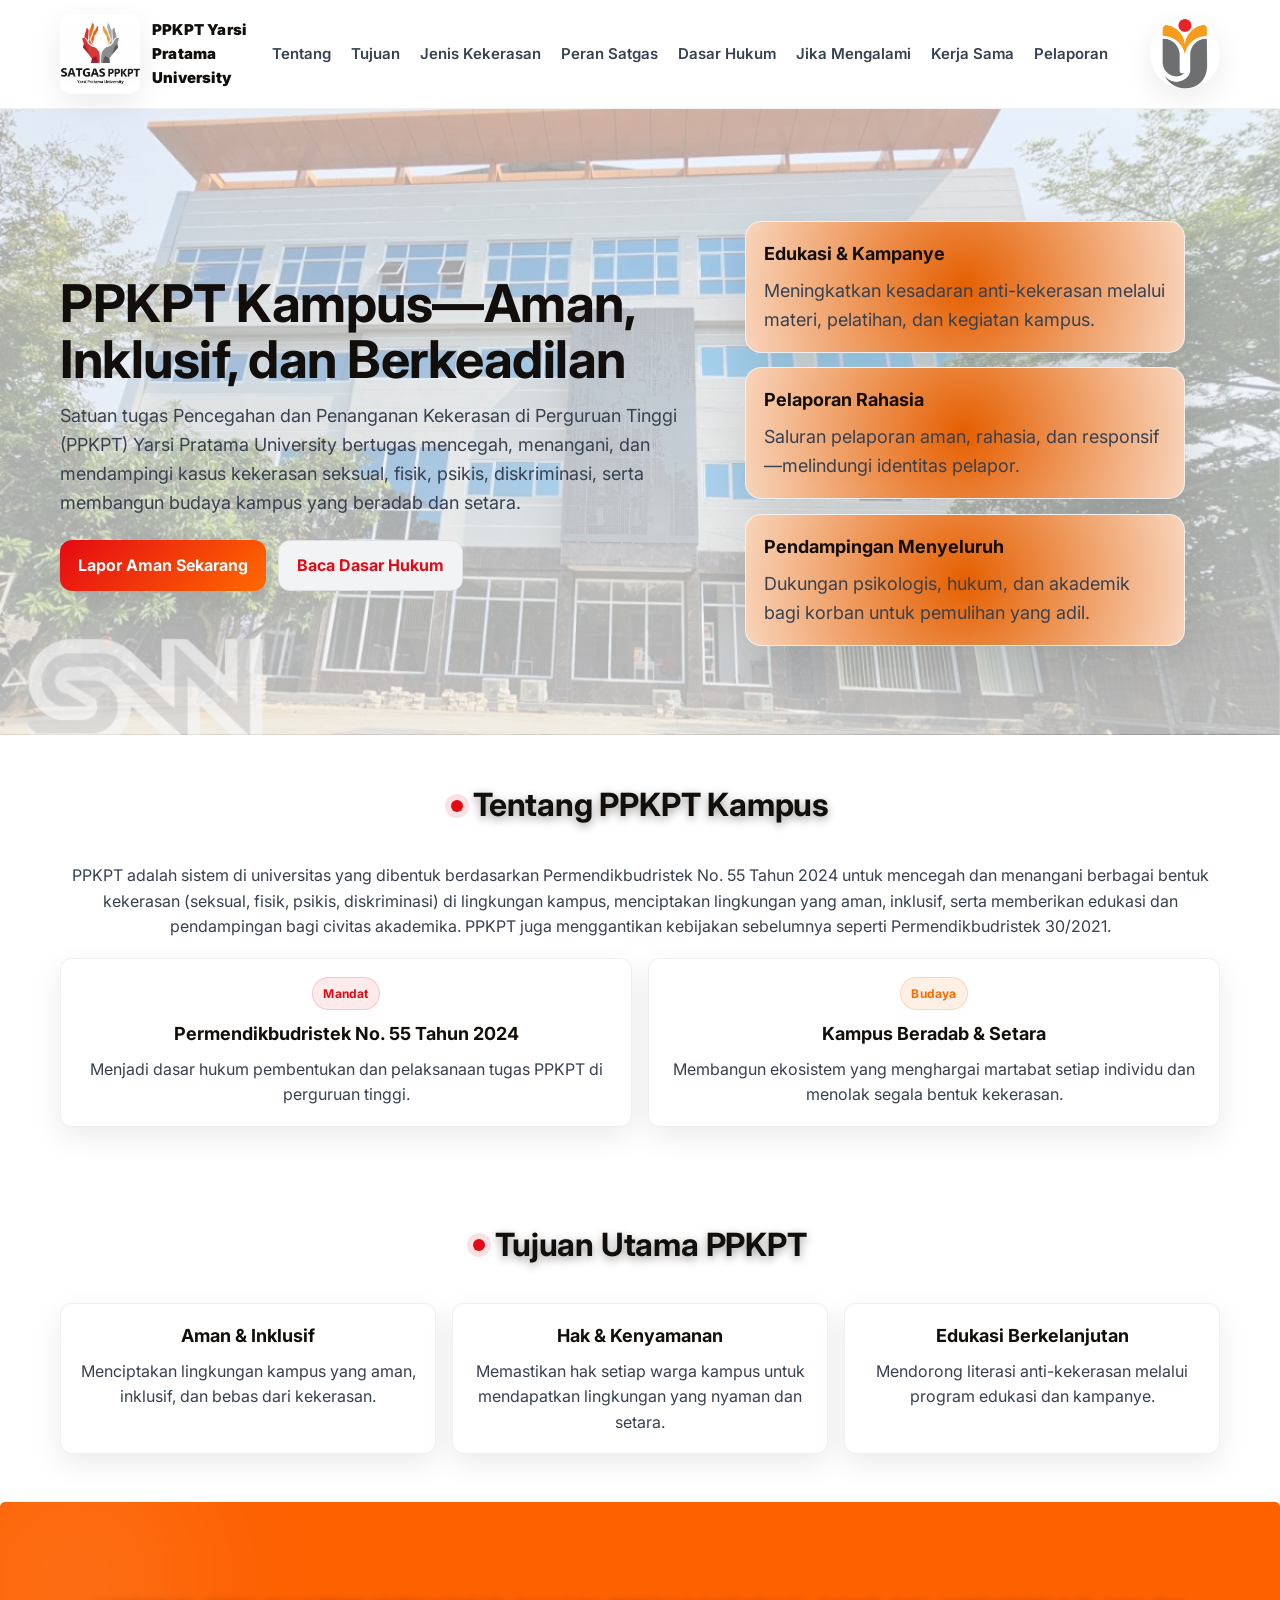
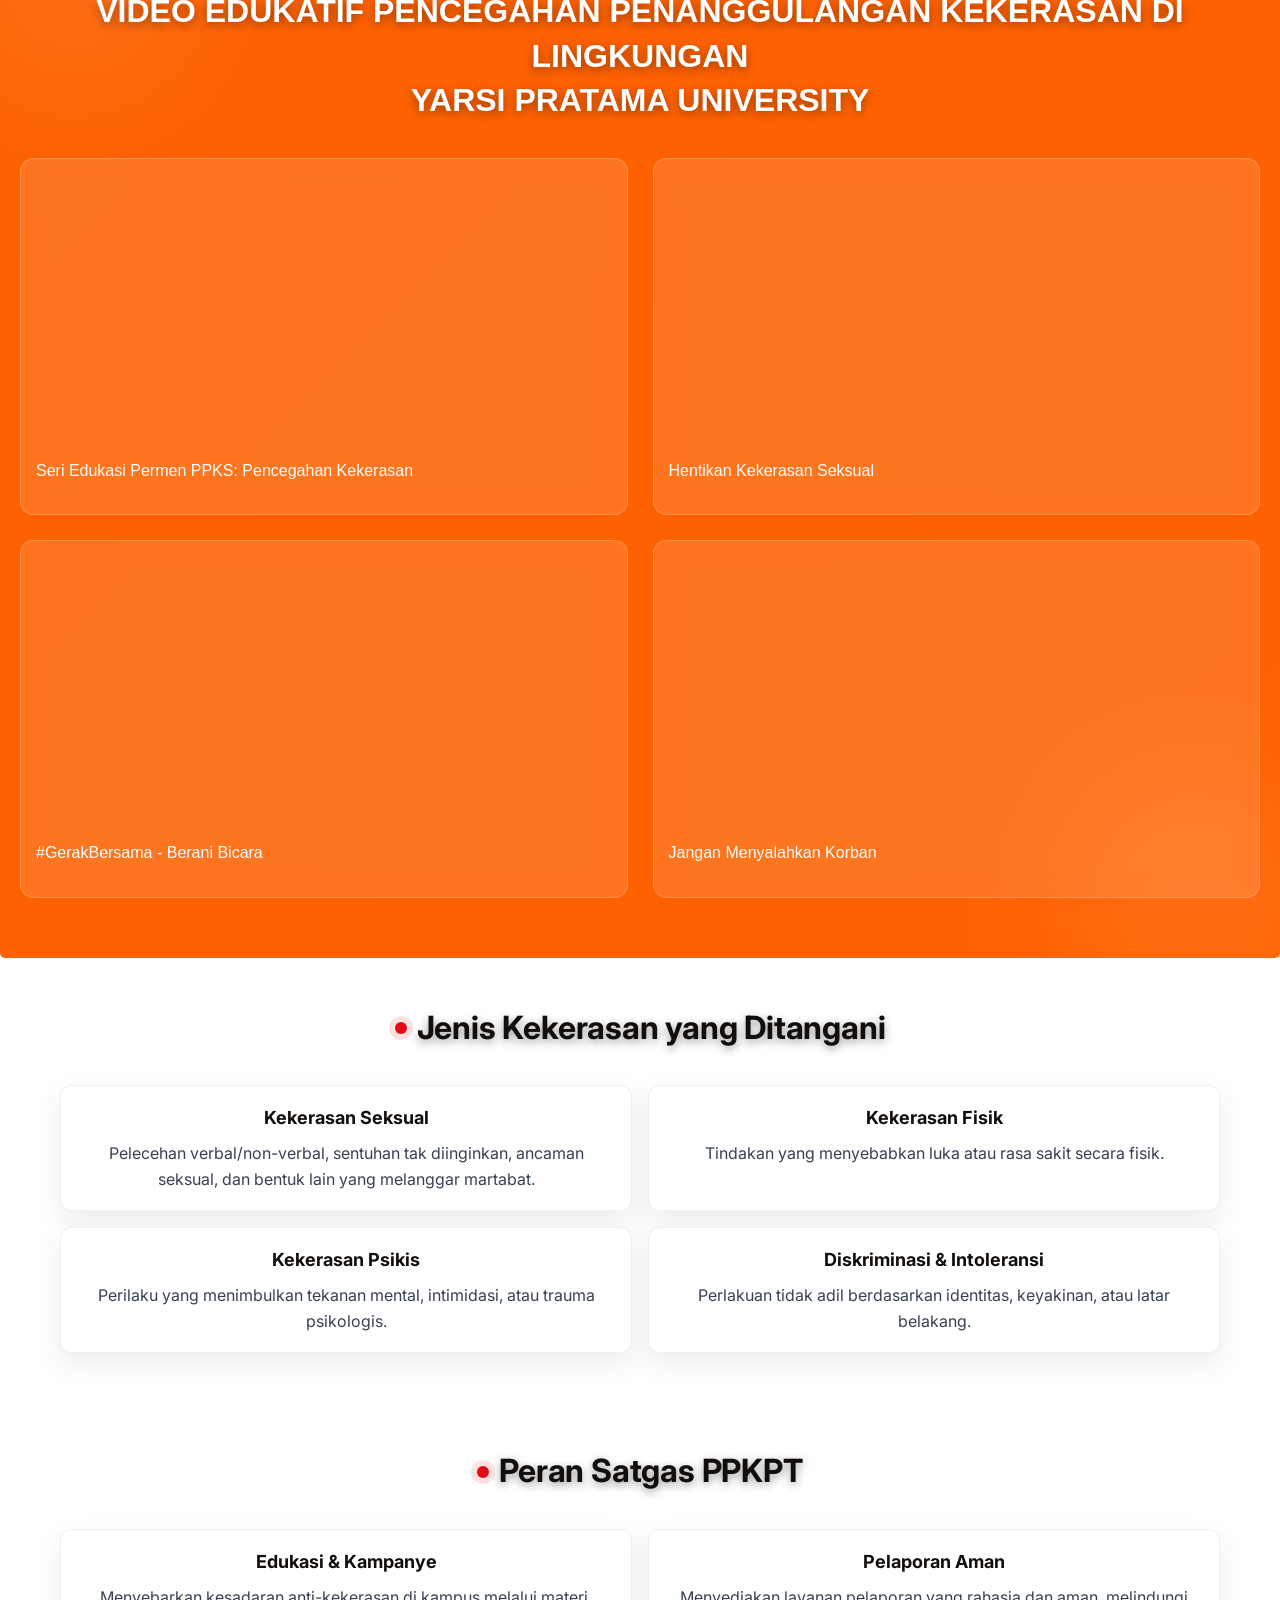
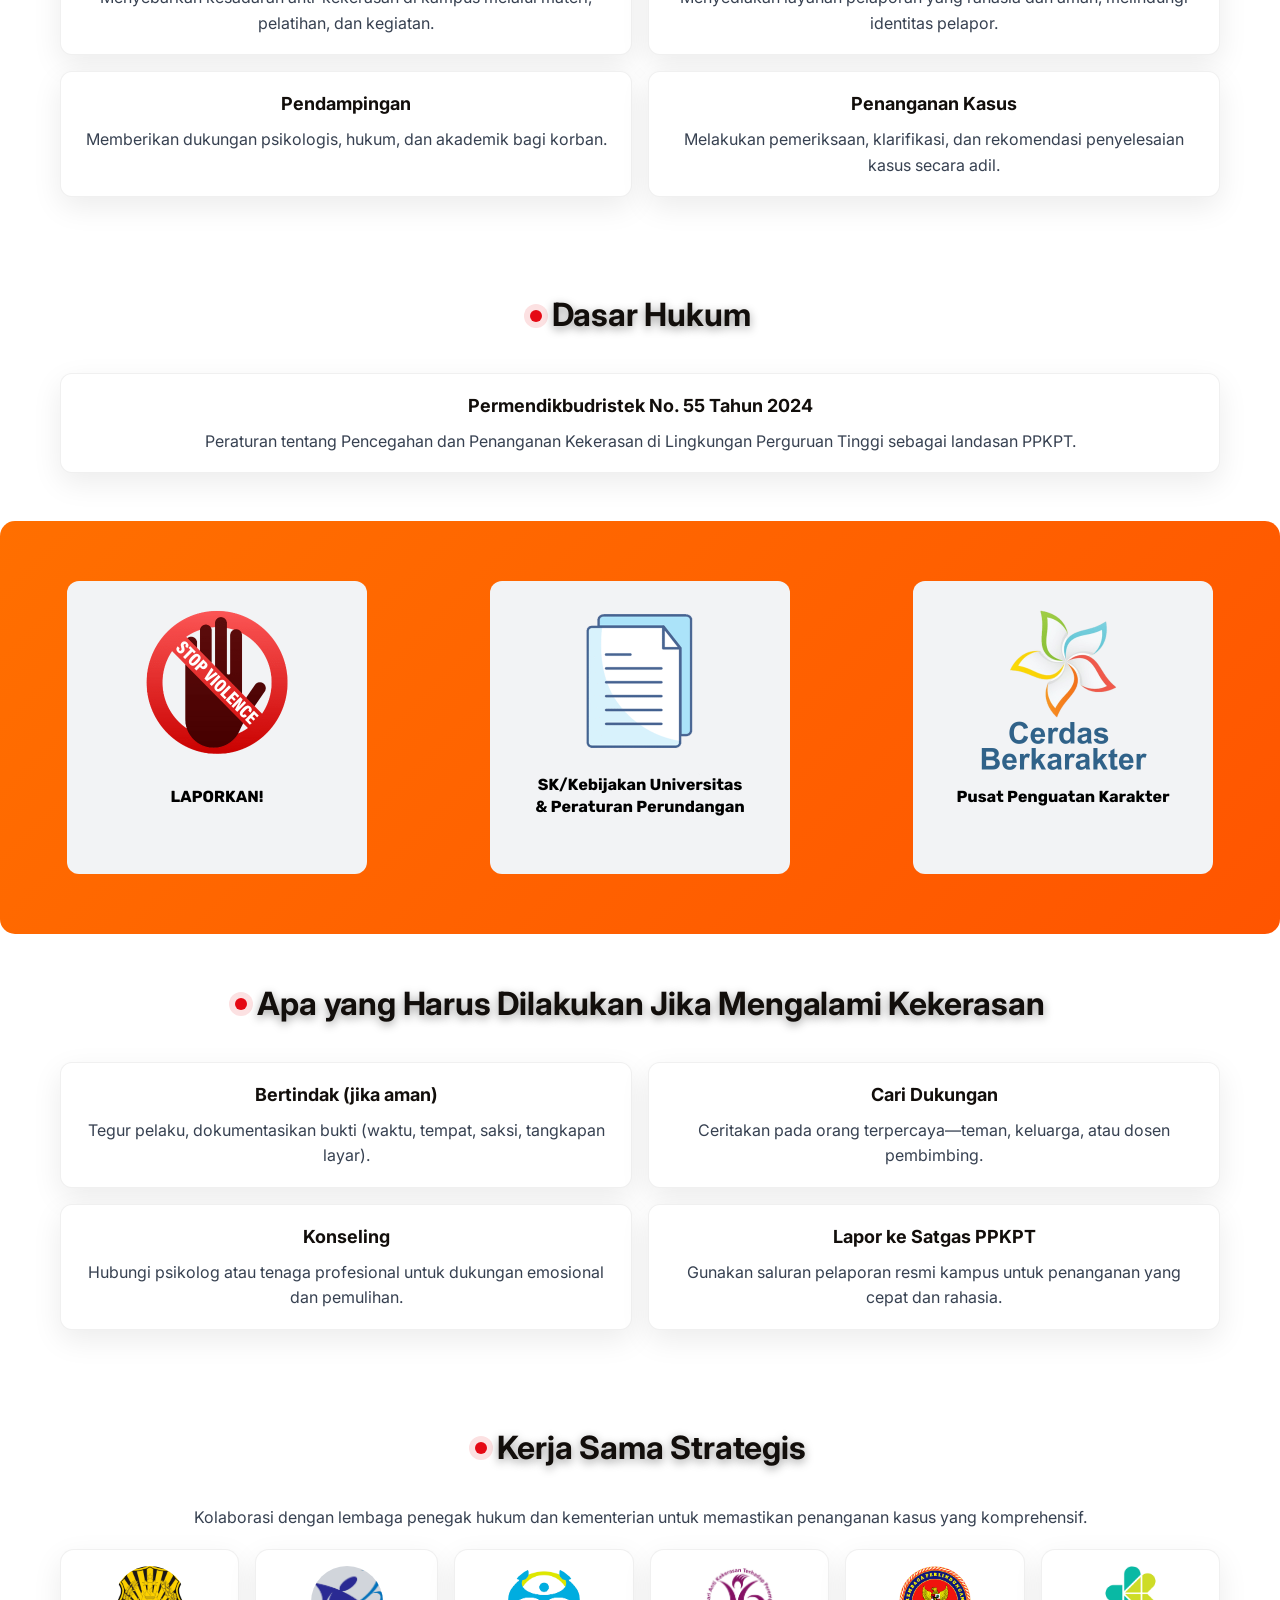
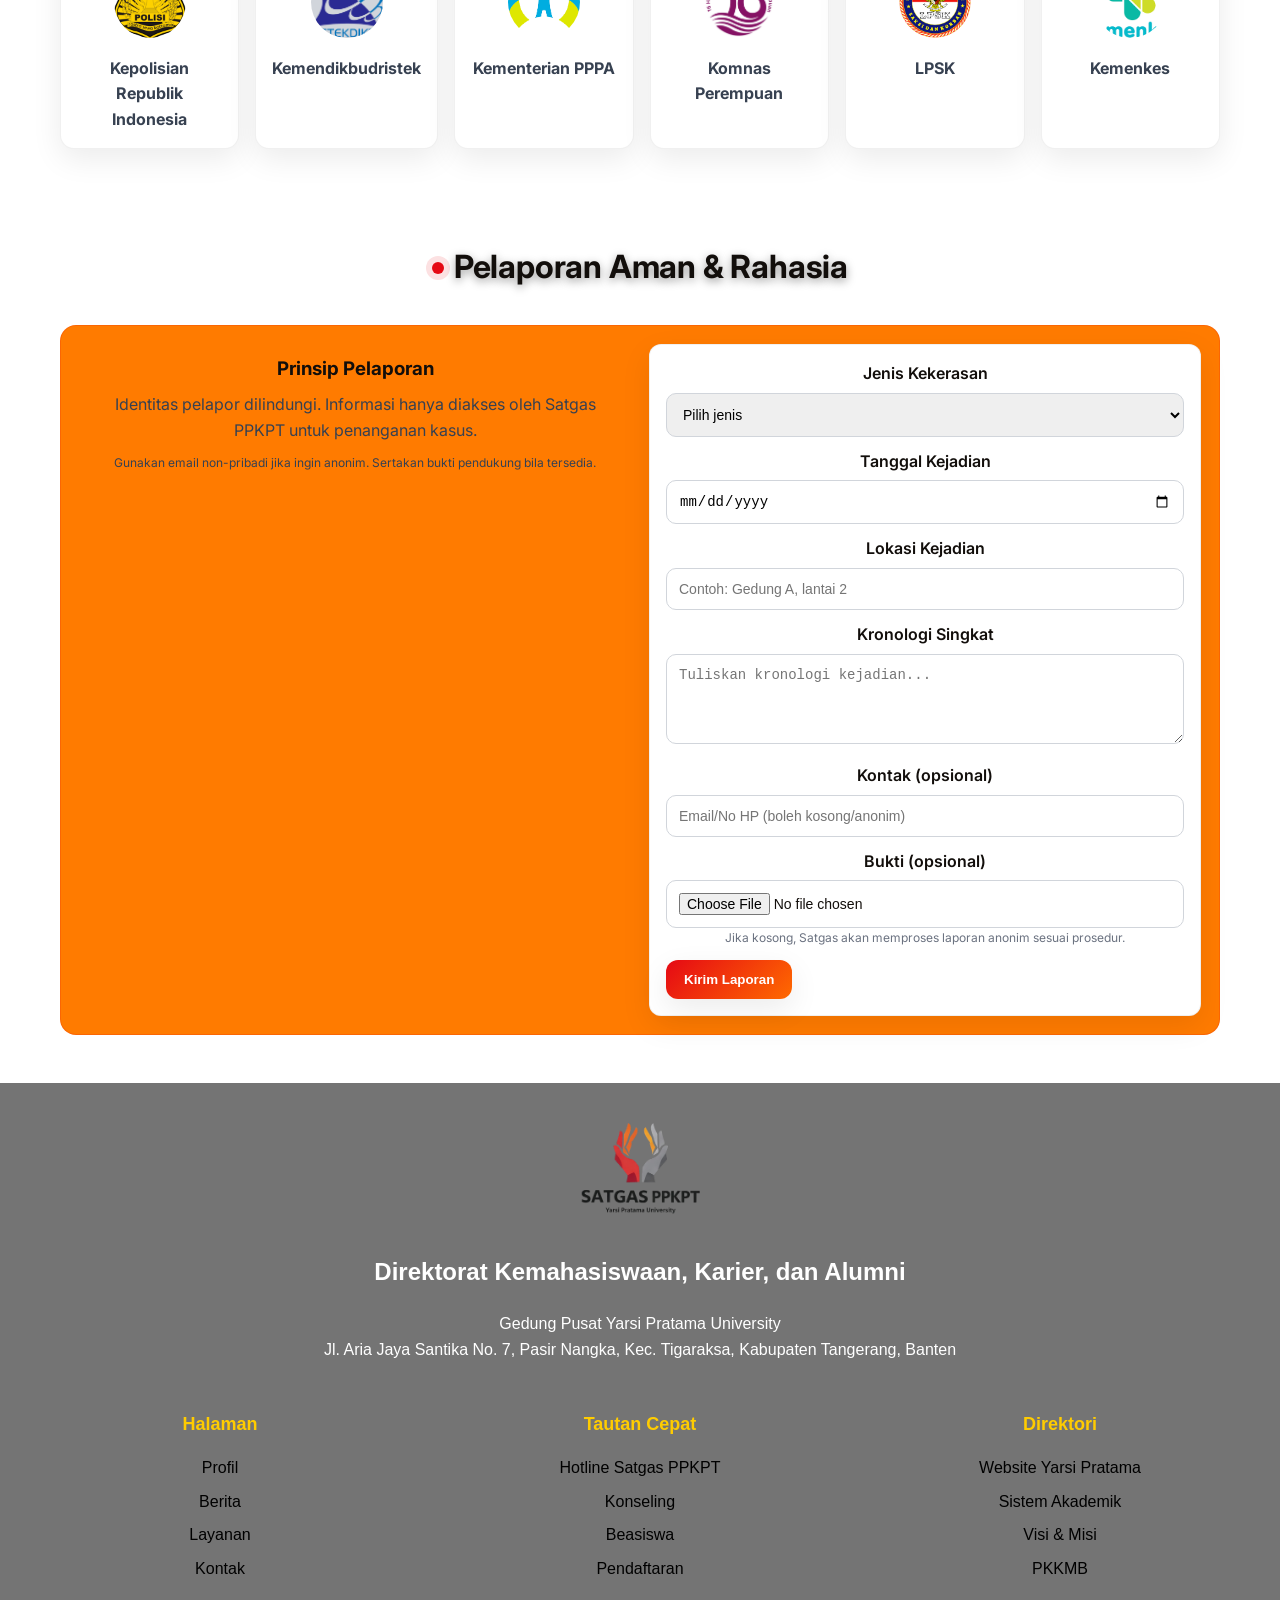
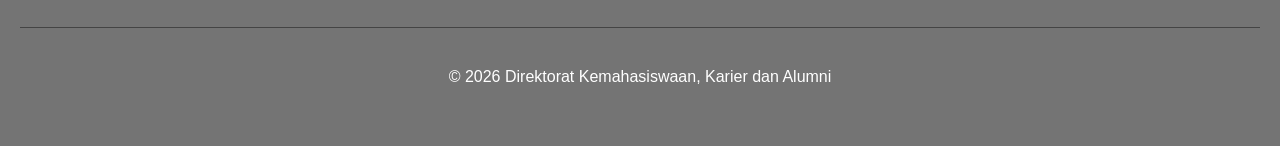
==== PPKPT/templates/pelaporan.html @ f587c408 "Add files via upload" ====
<!doctype html>
<html lang="id">
  <head>
    <meta charset="utf-8" />
    <meta name="viewport" content="width=device-width, initial-scale=1" />
    <title>PPKPT — Yarsi Pratama University</title>
    <meta
      name="description"
      content="PPKPT Kampus: Pencegahan dan Penanganan Kekerasan di Perguruan Tinggi — Yarsi Pratama University."
    />
    <link rel="preconnect" href="https://fonts.googleapis.com" />
    <link rel="preconnect" href="https://fonts.gstatic.com" crossorigin />
    <link
      href="https://fonts.googleapis.com/css2?family=Inter:wght@400;500;600;700;800&display=swap"
      rel="stylesheet"
    />

    <style>
      :root {
        /* Brand palette — red/orange/grey/white */
        --red: #e50914;
        --red-600: #d40812;
        --orange: #ff6a00;
        --orange-600: #e55f00;
        --grey-50: #f7f7f8;
        --grey-100: #f2f3f5;
        --grey-300: #d1d5db;
        --grey-500: #6b7280;
        --grey-700: #374151;
        --black: #120e0b;
        --white: #ffffff;

        /* Accents */
        --accent: linear-gradient(135deg, var(--red) 0%, var(--orange) 100%);
        --accent-soft: linear-gradient(
          135deg,
          rgba(229, 9, 20, 0.12) 0%,
          rgba(255, 106, 0, 0.12) 100%
        );

        /* Layout */
        --maxw: 1200px;
        --radius: 16px;
        --radius-sm: 12px;
        --shadow-1: 0 10px 30px rgba(11, 13, 18, 0.08);
        --shadow-2: 0 20px 50px rgba(11, 13, 18, 0.12);

        /* Motion */
        --dur-fast: 180ms;
        --dur: 320ms;
        --dur-slow: 600ms;
        --ease: cubic-bezier(0.2, 0.8, 0.2, 1);
      }

      * {
        box-sizing: border-box;
      }
      html,
      body {
        height: 100%;
      }
      body {
        margin: 0;
        font-family:
          Inter,
          system-ui,
          -apple-system,
          Segoe UI,
          Roboto,
          "Helvetica Neue",
          Arial,
          "Noto Sans",
          "Liberation Sans",
          sans-serif;
        color: var(--black);
        background: var(--white);
        line-height: 1.6;
      }

      /* Top bar */
      .topbar {
        position: sticky;
        top: 0;
        z-index: 999; /* lebih tinggi biar aman */
        backdrop-filter: none; /* matikan blur */
        background-color: #fff; /* putih solid */
        border-bottom: 1px solid rgba(0, 0, 0, 0.06);
      }
      .nav {
        max-width: var(--maxw);
        margin: 0 auto;
        padding: 14px 20px;
        display: grid;
        grid-template-columns: 1fr auto 1fr;
        align-items: center;
        gap: 12px;
      }
      .brand {
        display: flex;
        align-items: center;
        gap: 12px;
      }
      .brand .mark {
        width: 80px;
        height: 80px;
        object-fit: contain; /* biar logo proporsional */
        border-radius: 10px; /* opsional, kalau mau rounded */
        box-shadow: var(--shadow-1);
      }
      .brand .mark::after {
        content: "";
        position: absolute;
        inset: 0;
        background: radial-gradient(
          120px 60px at 20% 20%,
          rgba(255, 255, 255, 0.35),
          transparent 60%
        );
        mix-blend-mode: screen;
      }
      .brand .title {
        font-weight: 900;
        letter-spacing: 0.2px;
        font-size: 15px;
      }
      .navlinks {
        display: flex;
        justify-content: center;
        gap: 18px;
        margin-right: -100px;
      }
      .navlinks a {
        text-decoration: none;
        color: var(--grey-700);
        font-weight: 600;
        padding: 8px 1px;
        border-radius: 10px;
        transition: all var(--dur) var(--ease);
        font-size: 15px; /* sebelumnya 16–18px */
        font-weight: 600;

        position: relative;
      }
      .navlinks a:hover {
        color: var(--red);
        background: var(--grey-100);
      }
      .navlinks a::after {
        content: "";
        position: absolute;
        left: 0;
        bottom: -4px;
        width: 0;
        height: 2px;
        background: var(--red);
        transition: width 0.3s ease;
      }
      .navlinks a:hover::after {
        width: 100%;
      }

      /* Right logo (as requested: pojok kanan atas) */
      .campus-logo {
        justify-self: end;
        display: flex;
        align-items: center;
        gap: 10px;
      }
      .campus-logo img {
        width: 70px;
        height: 70px;
        border-radius: 50%;
        box-shadow: var(--shadow-1);
        object-fit: cover;
      }
      .campus-logo .name {
        font-weight: 700;
        color: var(--grey-700);
        display: none; /* show on desktop only */
      }

      /* Hamburger (mobile) */
      .hamburger {
        display: none;
        width: 42px;
        height: 42px;
        border-radius: 12px;
        border: 1px solid rgba(0, 0, 0, 0.08);
        background: #ffff;
        align-items: center;
        justify-content: center;
        cursor: pointer;
        transition: all var(--dur) var(--ease);
      }
      .hamburger:hover {
        background: var(--grey-100);
      }
      .hamburger .bars {
        width: 20px;
        height: 14px;
        position: relative;
      }
      .hamburger .bars span {
        position: absolute;
        left: 0;
        right: 0;
        height: 2px;
        background: var(--black);
        border-radius: 2px;
        transition: all var(--dur) var(--ease);
      }
      .hamburger .bars span:nth-child(1) {
        top: 0;
      }
      .hamburger .bars span:nth-child(2) {
        top: 6px;
      }
      .hamburger .bars span:nth-child(3) {
        top: 12px;
      }
      .hamburger.active .bars span:nth-child(1) {
        transform: translateY(6px) rotate(45deg);
      }
      .hamburger.active .bars span:nth-child(2) {
        opacity: 0;
      }
      .hamburger.active .bars span:nth-child(3) {
        transform: translateY(-6px) rotate(-45deg);
      }

      /* Mobile drawer */
      .drawer {
        position: fixed;
        inset: 0 0 0 auto;
        width: 86%;
        max-width: 360px;
        background-color: #fff; /* solid putih */
        box-shadow: -4px 0 20px rgba(0, 0, 0, 0.12);
        transform: translateX(110%);
        transition: transform var(--dur) var(--ease);
        z-index: 9999; /* pastikan di atas layer lain */
        display: flex;
        flex-direction: column;
        border-left: 1px solid rgba(0, 0, 0, 0.08);
      }
      .drawer.open {
        transform: translateX(0);
      }
      .drawer-header {
        padding: 16px 18px;
        border-bottom: 1px solid rgba(0, 0, 0, 0.06);
        display: flex;
        align-items: center;
        gap: 12px;
      }
      .drawer-links {
        padding: 10px 12px;
        display: flex;
        flex-direction: column;
        gap: 6px;
      }
      .drawer-links a {
        padding: 12px 14px;
        border-radius: 10px;
        text-decoration: none;
        color: var(--grey-700);
        font-weight: 600;
      }
      .drawer-links a:hover {
        background: var(--grey-100);
        color: var(--red);
      }

      /* Hero */
      .hero {
        position: relative;
        overflow: hidden;
        background-image:
          linear-gradient(rgba(255, 255, 255, 0.6), rgba(255, 255, 255, 0.7)),
          /* lapisan putih transparan */ url("../static/gedungyarsi.jpg"); /* gambar hero */
        background-size: cover;
        background-position: center;
        border-bottom: 1px solid rgba(0, 0, 0, 0.06);
      }
      .hero-inner {
        max-width: var(--maxw);
        margin: 0 auto;
        padding: 64px 20px 40px;
        display: grid;
        grid-template-columns: 1.1fr 0.9fr;
        gap: 24px;
        align-items: center;
      }
      .hero h1 {
        font-size: clamp(28px, 4.6vw, 52px);
        line-height: 1.08;
        margin: 0 0 14px;
        letter-spacing: -0.5px;
      }
      .hero p {
        color: var(--grey-700);
        font-size: clamp(16px, 2.2vw, 18px);
        margin: 0 0 22px;
      }
      .cta {
        display: flex;
        gap: 12px;
        flex-wrap: wrap;
      }
      .btn {
        padding: 12px 18px;
        border-radius: 12px;
        font-weight: 700;
        text-decoration: none;
        display: inline-flex;
        align-items: center;
        gap: 10px;
        transition: all var(--dur) var(--ease);
        border: 1px solid rgba(0, 0, 0, 0.08);
      }
      .btn-primary {
        background: var(--accent);
        color: var(--white);
        border: none;
        box-shadow: var(--shadow-1);
      }
      .btn-primary:hover {
        filter: brightness(1.05);
      }
      .btn-ghost {
        color: var(--red);
        background: var(--grey-100);
      }
      .btn-ghost:hover {
        background: var(--grey-300);
      }

      /* Hero visual — animated cards */
      .visual {
        position: relative;
        min-height: 320px;
        display: grid;
        place-items: center;
      }
      /* Animasi masuk (fade + slide + scale) */
      @keyframes rise {
        0% {
          transform: translateY(40px) scale(0.95);
          opacity: 0;
        }
        60% {
          transform: translateY(-6px) scale(1.02);
          opacity: 1;
        }
        100% {
          transform: translateY(0) scale(1);
          opacity: 1;
        }
      }
      .card * {
        position: relative;
        z-index: 2;
      }

      .card {
        width: 86%;
        max-width: 520px;
        background: var(--white);
        border-radius: var(--radius);
        box-shadow: var(--shadow-2);
        border: 1px solid rgba(0, 0, 0, 0.06);
        padding: 18px;
        opacity: 0;
        animation: rise 0.8s var(--ease) forwards;
        transition:
          transform 0.3s ease,
          box-shadow 0.3s ease;
        position: relative;
        overflow: hidden; /* biar gelombang tetap di dalam */
        z-index: 1;
      }

      /* Delay untuk card berikutnya */
      .card + .card {
        margin-top: 14px;
        animation-delay: 0.35s;
      }

      /* Hover effect keren */
      .card:hover {
        transform: translateY(-8px) rotate3d(1, 1, 0, 2deg) scale(1.03);
        box-shadow:
          0 12px 24px rgba(0, 0, 0, 0.15),
          0 0 12px rgba(255, 68, 0, 0.25); /* glow merah */
      }

      /* Judul & teks */
      .card h3 {
        margin: 0 0 8px;
        font-size: 18px;
        transition: color 0.3s ease;
      }
      .card p {
        margin: 0;
        color: var(--grey-700);
        transition: color 0.3s ease;
      }

      /* Hover text effect */
      .card:hover h3 {
        color: var(--red);
      }
      .card:hover p {
        color: var(--grey-900);
      }
      .card::before {
        content: "";
        position: absolute;
        top: 0;
        left: -50%;
        width: 200%;
        height: 100%;
        background: radial-gradient(
          circle at 50% 50%,
          #e55f00,
          transparent 70%
        );
        animation: wave 6s linear infinite;
        z-index: 0;
      }
      @keyframes wave {
        0% {
          transform: translateX(0) translateY(0) rotate(0deg);
        }
        50% {
          transform: translateX(-25%) translateY(5%) rotate(10deg);
        }
        100% {
          transform: translateX(0) translateY(0) rotate(0deg);
        }
      }

      /* Sections */
      section {
        margin: 0 auto;
        padding: 48px 20px;
      }
      .section-title {
        display: flex;
        align-items: center;
        gap: 12px;
        margin-bottom: 18px;
      }
      .section-title .dot {
        width: 12px;
        height: 12px;
        border-radius: 50%;
        background: var(--red);
        box-shadow: 0 0 0 6px rgba(229, 9, 20, 0.12);
      }
      .section-title h2 {
        margin: 0;
        font-size: clamp(22px, 3.6vw, 32px);
        letter-spacing: -0.2px;
      }
      .lead {
        color: var(--grey-700);
        margin-bottom: 18px;
      }

      /* Grid cards */
      .grid {
        display: grid;
        gap: 16px;
        grid-template-columns: repeat(12, 1fr);
      }
      .col-4 {
        grid-column: span 4;
      }
      .col-6 {
        grid-column: span 6;
      }
      .col-12 {
        grid-column: span 12;
      }
      .tile {
        background: var(--white);
        border: 1px solid rgba(0, 0, 0, 0.06);
        border-radius: var(--radius-sm);
        box-shadow: var(--shadow-1);
        padding: 18px;
        transition:
          transform var(--dur) var(--ease),
          box-shadow var(--dur) var(--ease);
      }
      .tile:hover {
        transform: translateY(-4px);
        box-shadow: var(--shadow-2);
      }
      .tile h3 {
        margin: 0 0 8px;
        font-size: 18px;
      }
      .tile p {
        margin: 0;
        color: var(--grey-700);
      }
      .badge {
        display: inline-block;
        padding: 6px 10px;
        border-radius: 999px;
        font-weight: 700;
        font-size: 12px;
        letter-spacing: 0.2px;
        background: var(--grey-100);
        color: var(--grey-700);
        border: 1px solid rgba(0, 0, 0, 0.06);
        margin-bottom: 10px;
      }
      .badge.red {
        background: rgba(229, 9, 20, 0.08);
        color: var(--red);
        border-color: rgba(229, 9, 20, 0.18);
      }
      .badge.orange {
        background: rgba(255, 106, 0, 0.1);
        color: var(--orange);
        border-color: rgba(255, 106, 0, 0.22);
      }

      /* Partners */
      .partners {
        display: grid;
        gap: 16px;
        grid-template-columns: repeat(6, 1fr);
      }
      .partner {
        background: var(--white);
        border: 1px solid rgba(0, 0, 0, 0.06);
        border-radius: 14px;
        padding: 16px;
        text-align: center;
        box-shadow: var(--shadow-1);
        transition: transform var(--dur) var(--ease);
      }
      .partner:hover {
        transform: translateY(-4px);
      }
      .partner img {
        width: 72px;
        height: 72px;
        object-fit: cover;
        border-radius: 50%;
        background: var(--grey-300);
        margin-bottom: 10px;
      }
      .partner .label {
        font-weight: 700;
        color: var(--grey-700);
      }

      /* Reporting form */
      .report {
        display: grid;
        grid-template-columns: 1fr 1fr;
        gap: 18px;
        background: #ff7b00;
        border: 1px solid rgba(229, 9, 20, 0.18);
        border-radius: var(--radius);
        padding: 18px;
      }
      .report .info {
        padding: 10px 12px;
      }
      .report .info h3 {
        margin: 0 0 8px;
      }
      .report .info p {
        margin: 0 0 10px;
        color: var(--grey-700);
      }
      form {
        background: var(--white);
        border: 1px solid rgba(0, 0, 0, 0.06);
        border-radius: var(--radius-sm);
        box-shadow: var(--shadow-1);
        padding: 16px;
      }
      .field {
        margin-bottom: 12px;
      }
      .field label {
        display: block;
        font-weight: 600;
        margin-bottom: 6px;
      }
      .field input,
      .field select,
      .field textarea {
        width: 100%;
        padding: 12px 12px;
        border-radius: 10px;
        border: 1px solid var(--grey-300);
        outline: none;
        transition:
          border-color var(--dur) var(--ease),
          box-shadow var(--dur) var(--ease);
        font-size: 14px;
      }
      .field input:focus,
      .field select:focus,
      .field textarea:focus {
        border-color: var(--red);
        box-shadow: 0 0 0 4px rgba(229, 9, 20, 0.12);
      }
      .helper {
        font-size: 12px;
        color: var(--grey-500);
      }
      .form-actions {
        display: flex;
        gap: 10px;
        align-items: center;
        margin-top: 8px;
      }
      .status {
        font-size: 13px;
        font-weight: 700;
      }

      /* Footer */
      .footer {
        background-color: #747474;
        color: #fff;
        padding: 40px 20px;
        font-family: "Segoe UI", sans-serif;
        align-items: center;
        text-align: center;
      }

      .footer-top {
        text-align: center;
        margin-bottom: 30px;
      }

      .footer-top .logo {
        max-width: 120px;
        margin-bottom: 10px;
      }

      .footer-columns {
        display: flex;
        justify-content: space-between;
        flex-wrap: wrap;
        gap: 20px;
        margin-bottom: 30px;
      }

      .footer-column {
        flex: 1;
        min-width: 200px;
      }

      .footer-column h3 {
        font-size: 18px;
        margin-bottom: 10px;
        color: #ffcc00;
      }

      .footer-column ul {
        list-style: none;
        padding: 0;
      }

      .footer-column ul li {
        margin-bottom: 8px;
      }

      .footer-column ul li a {
        color: #000000;
        text-decoration: none;
        transition: color 0.3s;
      }

      .footer-column ul li a:hover {
        color: #fff;
      }

      .footer-bottom {
        border-top: 1px solid #444;
        padding-top: 20px;
        text-align: center;
      }

      .social-icons a {
        margin: 0 10px;
        display: inline-block;
      }

      /* Responsive */
      @media (max-width: 768px) {
        .footer-columns {
          flex-direction: column;
          align-items: center;
          text-align: center;
        }

        .footer-column {
          margin-bottom: 20px;
        }
      }

      /* Responsive */
      @media (max-width: 1024px) {
        .hero-inner {
          grid-template-columns: 1fr;
        }
        .campus-logo .name {
          display: none;
        }
      }
      @media (max-width: 860px) {
        .nav {
          grid-template-columns: auto 1fr auto;
        }
        .navlinks {
          display: none;
        }
        .hamburger {
          display: flex;
        }
        .partners {
          grid-template-columns: repeat(3, 1fr);
        }
        .grid .col-4 {
          grid-column: span 6;
        }
        .grid .col-6 {
          grid-column: span 12;
        }
        .report {
          grid-template-columns: 1fr;
        }
      }
      @media (max-width: 520px) {
        .partners {
          grid-template-columns: repeat(2, 1fr);
        }
        .campus-logo img {
          width: 36px;
          height: 36px;
        }
      }

      /* Subtle scroll reveal */
      .reveal {
        max-width: var(--maxw);
        opacity: 0;
        transform: translateY(12px);
        transition: all var(--dur-slow) var(--ease);
        text-align: center;
      }
      .section-title {
        display: flex;
        align-items: center;
        justify-content: center; /* ini yang bikin ke tengah */
        gap: 10px; /* jarak antara dot dan teks */
        text-align: center;
      }
      .reveal.visible {
        opacity: 1;
        transform: translateY(0);
      }
      .video-section {
        position: relative;
        padding: 60px 20px;
        color: white;
        font-family: "Segoe UI", sans-serif;
        overflow: hidden;
        border-radius: 5px;

        /* Animated gradient background */
        background: linear-gradient(135deg, #fd6100, #ff6200, #989898, #515151);
        background-size: 400% 400%;
        animation: gradientMove 12s ease infinite;
      }

      /* Floating particles */
      .video-section::before,
      .video-section::after {
        content: "";
        position: absolute;
        width: 250px;
        height: 250px;
        background: rgba(255, 255, 255, 0.08);
        border-radius: 50%;
        filter: blur(60px);
        animation: float 10s infinite alternate ease-in-out;
      }

      .video-section::before {
        top: -50px;
        left: -50px;
      }

      .video-section::after {
        bottom: -60px;
        right: -40px;
        animation-duration: 14s;
      }

      /* Glassmorphism container */
      .video-card {
        background: rgba(255, 255, 255, 0.12);
        border-radius: 14px;
        padding: 15px;
        backdrop-filter: blur(10px);
        border: 1px solid rgba(255, 255, 255, 0.2);
        transition:
          transform 0.3s ease,
          box-shadow 0.3s ease;
      }

      .video-card:hover {
        transform: translateY(-6px);
        box-shadow: 0 10px 25px rgba(0, 0, 0, 0.25);
      }

      /* Title */
      .section-title {
        text-align: center;
        font-size: 2rem;
        font-weight: 700;
        margin-bottom: 35px;
        line-height: 1.4;
        text-shadow: 0 3px 10px rgba(0, 0, 0, 0.4);
      }

      /* Grid */
      .video-grid {
        display: grid;
        grid-template-columns: 1fr 1fr;
        gap: 25px;
      }

      .video-card iframe {
        width: 100%;
        height: 260px;
        border: none;
        border-radius: 10px;
      }

      /* Animations */
      @keyframes gradientMove {
        0% {
          background-position: 0% 50%;
        }
        50% {
          background-position: 100% 50%;
        }
        100% {
          background-position: 0% 50%;
        }
      }

      @keyframes float {
        0% {
          transform: translate(0, 0);
        }
        100% {
          transform: translate(40px, -40px);
        }
      }

      /* Mobile */
      @media (max-width: 768px) {
        .video-grid {
          grid-template-columns: 1fr;
        }

        .video-card iframe {
          height: 200px;
        }

        .section-title {
          font-size: 1.5rem;
        }
      }
      .fullwidth-section {
        position: relative;
        width: 100vw;
        background: linear-gradient(135deg, #ff6f00, #ff5500);
        padding: 60px 20px;
        color: white;
        border-radius: 15px;
      }

      /* GRID */
      .feature-grid {
        display: flex;
        justify-content: space-around;
        align-items: center;
        flex-wrap: wrap;
        gap: 30px;
        max-width: 1400px;
        margin: 0 auto;
      }

      /* CARD */
      .feature-card {
        flex: 1 1 250px;
        max-width: 300px;
        text-align: center;
        padding: 10px;
        background: #f2f3f5;
        border-radius: 12px;
        backdrop-filter: blur(6px);
        transition: transform 0.3s ease;
      }

      .feature-card:hover {
        transform: translateY(-6px);
      }

      .feature-card img {
        width: 250px;
        height: 250px;
        margin-bottom: 15px;
      }

      .feature-card p {
        font-size: 1rem;
        line-height: 1.4;
      }

      /* MOBILE */
      @media (max-width: 768px) {
        .feature-grid {
          flex-direction: column;
          gap: 20px;
        }

        .feature-card {
          flex: none; /* FIX: hilangkan flex-basis 250px */
          width: 100%; /* biar full */
          max-width: 90%;
        }

        .feature-card img {
          width: 300px; /* 50px terlalu kecil → naikkan */
          height: 250px;
        }

        .feature-card p {
          font-size: 0.95rem;
        }
      }
    </style>
  </head>
  <body>
    <!-- Topbar -->
    <header class="topbar" role="banner" aria-label="Navigasi utama">
      <nav class="nav">
        <div class="brand">
          <img src="../static/logo - Copy.png" alt="Logo PPKPT" class="mark" />
          <div class="title">PPKPT Yarsi Pratama University</div>
        </div>

        <div class="navlinks" aria-label="Menu">
          <a href="#tentang">Tentang</a>
          <a href="#tujuan">Tujuan</a>
          <a href="#jenis">Jenis Kekerasan</a>
          <a href="#peran">Peran Satgas</a>
          <a href="#hukum">Dasar Hukum</a>
          <a href="#langkah">Jika Mengalami</a>
          <a href="#mitra">Kerja Sama</a>
          <a href="#lapor">Pelaporan</a>
        </div>

        <!-- Right logo (pojok kanan atas) -->
        <div class="campus-logo" aria-label="Logo kampus">
          <img src="../static/yarsi.png" alt="Logo Yarsi Pratama University" />
          <span class="name">Yarsi Pratama University</span>
        </div>

        <!-- Hamburger (mobile) -->
        <button class="hamburger" aria-label="Buka menu" aria-expanded="false">
          <div class="bars"><span></span><span></span><span></span></div>
        </button>
      </nav>

      <!-- Mobile drawer -->
      <aside class="drawer" aria-hidden="true" aria-label="Menu seluler">
        <div class="drawer-header">
          <div
            class="mark"
            aria-hidden="true"
            style="width: 28px; height: 28px; border-radius: 8px"
          ></div>
          <strong>PPKPT Yarsi Pratama</strong>
        </div>
        <div class="drawer-links">
          <a href="#tentang">Tentang</a>
          <a href="#tujuan">Tujuan</a>
          <a href="#jenis">Jenis Kekerasan</a>
          <a href="#peran">Peran Satgas</a>
          <a href="#hukum">Dasar Hukum</a>
          <a href="#langkah">Jika Mengalami</a>
          <a href="#mitra">Kerja Sama</a>
          <a href="#lapor">Pelaporan</a>
        </div>
      </aside>
    </header>

    <!-- Hero -->
    <section class="hero">
      <div class="hero-inner">
        <div>
          <h1>PPKPT Kampus—Aman, Inklusif, dan Berkeadilan</h1>
          <p>
            Satuan tugas Pencegahan dan Penanganan Kekerasan di Perguruan Tinggi
            (PPKPT) Yarsi Pratama University bertugas mencegah, menangani, dan
            mendampingi kasus kekerasan seksual, fisik, psikis, diskriminasi,
            serta membangun budaya kampus yang beradab dan setara.
          </p>
          <div class="cta">
            <a class="btn btn-primary" href="#lapor">Lapor Aman Sekarang</a>
            <a class="btn btn-ghost" href="#hukum">Baca Dasar Hukum</a>
          </div>
        </div>
        <div class="visual" aria-hidden="true">
          <div class="card">
            <h3>Edukasi & Kampanye</h3>
            <p>
              Meningkatkan kesadaran anti-kekerasan melalui materi, pelatihan,
              dan kegiatan kampus.
            </p>
          </div>
          <div class="card">
            <h3>Pelaporan Rahasia</h3>
            <p>
              Saluran pelaporan aman, rahasia, dan responsif—melindungi
              identitas pelapor.
            </p>
          </div>
          <div class="card">
            <h3>Pendampingan Menyeluruh</h3>
            <p>
              Dukungan psikologis, hukum, dan akademik bagi korban untuk
              pemulihan yang adil.
            </p>
          </div>
        </div>
      </div>
    </section>

    <!-- Tentang -->
    <section id="tentang" class="reveal">
      <div class="section-title">
        <div class="dot"></div>
        <h2>Tentang PPKPT Kampus</h2>
      </div>
      <p class="lead">
        PPKPT adalah sistem di universitas yang dibentuk berdasarkan
        Permendikbudristek No. 55 Tahun 2024 untuk mencegah dan menangani
        berbagai bentuk kekerasan (seksual, fisik, psikis, diskriminasi) di
        lingkungan kampus, menciptakan lingkungan yang aman, inklusif, serta
        memberikan edukasi dan pendampingan bagi civitas akademika. PPKPT juga
        menggantikan kebijakan sebelumnya seperti Permendikbudristek 30/2021.
      </p>
      <div class="grid">
        <div class="tile col-6">
          <span class="badge red">Mandat</span>
          <h3>Permendikbudristek No. 55 Tahun 2024</h3>
          <p>
            Menjadi dasar hukum pembentukan dan pelaksanaan tugas PPKPT di
            perguruan tinggi.
          </p>
        </div>
        <div class="tile col-6">
          <span class="badge orange">Budaya</span>
          <h3>Kampus Beradab & Setara</h3>
          <p>
            Membangun ekosistem yang menghargai martabat setiap individu dan
            menolak segala bentuk kekerasan.
          </p>
        </div>
      </div>
    </section>

    <!-- Tujuan -->
    <section id="tujuan" class="reveal">
      <div class="section-title">
        <div class="dot"></div>
        <h2>Tujuan Utama PPKPT</h2>
      </div>
      <div class="grid">
        <div class="tile col-4">
          <h3>Aman & Inklusif</h3>
          <p>
            Menciptakan lingkungan kampus yang aman, inklusif, dan bebas dari
            kekerasan.
          </p>
        </div>
        <div class="tile col-4">
          <h3>Hak & Kenyamanan</h3>
          <p>
            Memastikan hak setiap warga kampus untuk mendapatkan lingkungan yang
            nyaman dan setara.
          </p>
        </div>
        <div class="tile col-4">
          <h3>Edukasi Berkelanjutan</h3>
          <p>
            Mendorong literasi anti-kekerasan melalui program edukasi dan
            kampanye.
          </p>
        </div>
      </div>
    </section>
    <section id="video-section" class="video-section">
      <div class="container">
        <h2 class="section-title">
          VIDEO EDUKATIF PENCEGAHAN PENANGGULANGAN KEKERASAN DI LINGKUNGAN
          <br />YARSI PRATAMA UNIVERSITY
        </h2>

        <div class="video-grid">
          <div class="video-card">
            <iframe
              src="https://www.youtube.com/embed/OQU48FWHlkM"
              title="Seri Edukasi Permen PPKS"
              allowfullscreen
            >
            </iframe>
            <p class="video-caption">
              Seri Edukasi Permen PPKS: Pencegahan Kekerasan
            </p>
          </div>

          <div class="video-card">
            <iframe
              src="https://www.youtube.com/embed/z50C11sHxBw"
              title="Hentikan Kekerasan Seksual"
              allowfullscreen
            >
            </iframe>
            <p class="video-caption">Hentikan Kekerasan Seksual</p>
          </div>
          <div class="video-card">
            <iframe
              src="https://www.youtube.com/embed/bPpwv5kohuU"
              title="Hentikan Kekerasan Seksual"
              allowfullscreen
            >
            </iframe>
            <p class="video-caption">#GerakBersama - Berani Bicara</p>
          </div>
          <div class="video-card">
            <iframe
              src="https://www.youtube.com/embed/YPGomPg2qAA"
              title="Hentikan Kekerasan Seksual"
              allowfullscreen
            >
            </iframe>
            <p class="video-caption">Jangan Menyalahkan Korban</p>
          </div>
        </div>
      </div>
    </section>
    <!-- Jenis Kekerasan -->
    <section id="jenis" class="reveal">
      <div class="section-title">
        <div class="dot"></div>
        <h2>Jenis Kekerasan yang Ditangani</h2>
      </div>
      <div class="grid">
        <div class="tile col-6">
          <h3>Kekerasan Seksual</h3>
          <p>
            Pelecehan verbal/non-verbal, sentuhan tak diinginkan, ancaman
            seksual, dan bentuk lain yang melanggar martabat.
          </p>
        </div>
        <div class="tile col-6">
          <h3>Kekerasan Fisik</h3>
          <p>Tindakan yang menyebabkan luka atau rasa sakit secara fisik.</p>
        </div>
        <div class="tile col-6">
          <h3>Kekerasan Psikis</h3>
          <p>
            Perilaku yang menimbulkan tekanan mental, intimidasi, atau trauma
            psikologis.
          </p>
        </div>
        <div class="tile col-6">
          <h3>Diskriminasi & Intoleransi</h3>
          <p>
            Perlakuan tidak adil berdasarkan identitas, keyakinan, atau latar
            belakang.
          </p>
        </div>
      </div>
    </section>

    <!-- Peran Satgas -->
    <section id="peran" class="reveal">
      <div class="section-title">
        <div class="dot"></div>
        <h2>Peran Satgas PPKPT</h2>
      </div>
      <div class="grid">
        <div class="tile col-6">
          <h3>Edukasi & Kampanye</h3>
          <p>
            Menyebarkan kesadaran anti-kekerasan di kampus melalui materi,
            pelatihan, dan kegiatan.
          </p>
        </div>
        <div class="tile col-6">
          <h3>Pelaporan Aman</h3>
          <p>
            Menyediakan layanan pelaporan yang rahasia dan aman, melindungi
            identitas pelapor.
          </p>
        </div>
        <div class="tile col-6">
          <h3>Pendampingan</h3>
          <p>
            Memberikan dukungan psikologis, hukum, dan akademik bagi korban.
          </p>
        </div>
        <div class="tile col-6">
          <h3>Penanganan Kasus</h3>
          <p>
            Melakukan pemeriksaan, klarifikasi, dan rekomendasi penyelesaian
            kasus secara adil.
          </p>
        </div>
      </div>
    </section>

    <!-- Dasar Hukum -->
    <section id="hukum" class="reveal">
      <div class="section-title">
        <div class="dot"></div>
        <h2>Dasar Hukum</h2>
      </div>
      <div class="tile">
        <h3>Permendikbudristek No. 55 Tahun 2024</h3>
        <p>
          Peraturan tentang Pencegahan dan Penanganan Kekerasan di Lingkungan
          Perguruan Tinggi sebagai landasan PPKPT.
        </p>
      </div>
    </section>
    <section class="fullwidth-section">
      <div class="feature-grid">
        <div class="feature-card">
          <img src="../static/2.png" alt="SK & Kebijakan" />
        </div>
        <div class="feature-card">
          <img src="../static/3.png" alt="Cerdas Berkarakter" />
        </div>
        <div class="feature-card">
          <img src="../static/1.png" alt="Laporkan" />
        </div>
      </div>
    </section>
    <!-- Jika Mengalami Kekerasan -->
    <section id="langkah" class="reveal">
      <div class="section-title">
        <div class="dot"></div>
        <h2>Apa yang Harus Dilakukan Jika Mengalami Kekerasan</h2>
      </div>
      <div class="grid">
        <div class="tile col-6">
          <h3>Bertindak (jika aman)</h3>
          <p>
            Tegur pelaku, dokumentasikan bukti (waktu, tempat, saksi, tangkapan
            layar).
          </p>
        </div>
        <div class="tile col-6">
          <h3>Cari Dukungan</h3>
          <p>
            Ceritakan pada orang terpercaya—teman, keluarga, atau dosen
            pembimbing.
          </p>
        </div>
        <div class="tile col-6">
          <h3>Konseling</h3>
          <p>
            Hubungi psikolog atau tenaga profesional untuk dukungan emosional
            dan pemulihan.
          </p>
        </div>
        <div class="tile col-6">
          <h3>Lapor ke Satgas PPKPT</h3>
          <p>
            Gunakan saluran pelaporan resmi kampus untuk penanganan yang cepat
            dan rahasia.
          </p>
        </div>
      </div>
    </section>

    <!-- Kerja Sama (Polisi & Kementerian) -->
    <section id="mitra" class="reveal">
      <div class="section-title">
        <div class="dot"></div>
        <h2>Kerja Sama Strategis</h2>
      </div>
      <p class="lead">
        Kolaborasi dengan lembaga penegak hukum dan kementerian untuk memastikan
        penanganan kasus yang komprehensif.
      </p>
      <div class="partners" aria-label="Mitra lembaga">
        <div class="partner">
          <img
            src="../static/polisi.png"
            alt="Logo Kepolisian Republik Indonesia"
          />
          <div class="label">Kepolisian Republik Indonesia</div>
        </div>
        <div class="partner">
          <img
            src="../static/pendidikan.png"
            alt="Logo Kementerian Pendidikan, Kebudayaan, Riset, dan Teknologi"
          />
          <div class="label">Kemendikbudristek</div>
        </div>
        <div class="partner">
          <img
            src="../static/anak.png"
            alt="Logo Kementerian Pemberdayaan Perempuan dan Perlindungan Anak"
          />
          <div class="label">Kementerian PPPA</div>
        </div>
        <div class="partner">
          <img src="../static/komnas.jpg" alt="Logo Komnas Perempuan" />
          <div class="label">Komnas Perempuan</div>
        </div>
        <div class="partner">
          <img src="../static/lpsk.png" alt="Logo LPSK" />
          <div class="label">LPSK</div>
        </div>
        <div class="partner">
          <img src="../static/kemenkes.png" alt="Logo Kemenkes" />
          <div class="label">Kemenkes</div>
        </div>
      </div>
    </section>

    <!-- Pelaporan -->
    <section id="lapor" class="reveal">
      <div class="section-title">
        <div class="dot"></div>
        <h2>Pelaporan Aman & Rahasia</h2>
      </div>
      <div class="report" role="region" aria-label="Form pelaporan PPKPT">
        <div class="info">
          <h3>Prinsip Pelaporan</h3>
          <p>
            Identitas pelapor dilindungi. Informasi hanya diakses oleh Satgas
            PPKPT untuk penanganan kasus.
          </p>
          <p class="helper">
            Gunakan email non-pribadi jika ingin anonim. Sertakan bukti
            pendukung bila tersedia.
          </p>
        </div>

        <!-- form diarahkan ke /pelaporan -->
        <form
          id="reportForm"
          action="/pelaporan"
          method="POST"
          enctype="multipart/form-data"
          novalidate
        >
          <div class="field">
            <label for="jenis">Jenis Kekerasan</label>
            <select id="jenis" name="jenis" required>
              <option value="">Pilih jenis</option>
              <option value="Kekerasan Seksual">Kekerasan Seksual</option>
              <option value="Kekerasan Fisik">Kekerasan Fisik</option>
              <option value="Kekerasan Psikis">Kekerasan Psikis</option>
              <option value="Diskriminasi & Intoleransi">
                Diskriminasi & Intoleransi
              </option>
            </select>
          </div>

          <div class="field">
            <label for="tanggal">Tanggal Kejadian</label>
            <input type="date" id="tanggal" name="tanggal" required />
          </div>

          <div class="field">
            <label for="lokasi">Lokasi Kejadian</label>
            <input
              type="text"
              id="lokasi"
              name="lokasi"
              placeholder="Contoh: Gedung A, lantai 2"
              required
            />
          </div>

          <div class="field">
            <label for="kronologi">Kronologi Singkat</label>
            <textarea
              id="kronologi"
              name="kronologi"
              rows="4"
              placeholder="Tuliskan kronologi kejadian..."
              required
            ></textarea>
          </div>

          <div class="field">
            <label for="kontak">Kontak (opsional)</label>
            <input
              type="text"
              id="kontak"
              name="kontak"
              placeholder="Email/No HP (boleh kosong/anonim)"
            />
          </div>

          <div class="field">
            <label for="bukti">Bukti (opsional)</label>
            <input type="file" id="bukti" name="bukti" />
            <div class="helper">
              Jika kosong, Satgas akan memproses laporan anonim sesuai prosedur.
            </div>
          </div>

          <div class="form-actions">
            <button type="submit" class="btn btn-primary">Kirim Laporan</button>
            <span id="formStatus" class="status" aria-live="polite"></span>
          </div>
        </form>
      </div>
    </section>

    <!-- Footer -->
    <footer class="footer">
      <div class="footer-top">
        <img
          src="../static/logo_-_Copy-removebg-preview.png"
          alt="Logo Yarsi Pratama University"
          class="logo"
        />
        <h2>Direktorat Kemahasiswaan, Karier, dan Alumni</h2>
        <p>
          Gedung Pusat Yarsi Pratama University<br />
          Jl. Aria Jaya Santika No. 7, Pasir Nangka, Kec. Tigaraksa, Kabupaten
          Tangerang, Banten
        </p>
      </div>

      <div class="footer-columns">
        <div class="footer-column">
          <h3>Halaman</h3>
          <ul>
            <li><a href="#tentang">Profil</a></li>
            <li><a href="#video-section">Berita</a></li>
            <li><a href="#reportForm">Layanan</a></li>
            <li><a href="/kontak">Kontak</a></li>
          </ul>
        </div>
        <div class="footer-column">
          <h3>Tautan Cepat</h3>
          <ul>
            <li><a href="#tentang">Hotline Satgas PPKPT</a></li>
            <li><a href="https://wa.link/47fh7h">Konseling</a></li>
            <li>
              <a href="https://www.yarsipratama.ac.id/?p=1374">Beasiswa</a>
            </li>
            <li>
              <a href="https://pmb.yarsipratama.ac.id/">Pendaftaran</a>
            </li>
          </ul>
        </div>
        <div class="footer-column">
          <h3>Direktori</h3>
          <ul>
            <li>
              <a href="https://www.yarsipratama.ac.id/"
                >Website Yarsi Pratama</a
              >
            </li>
            <li>
              <a href="https://www.yarsipratama.ac.id/?page_id=1750"
                >Sistem Akademik</a
              >
            </li>
            <li>
              <a href="https://www.yarsipratama.ac.id/?page_id=461"
                >Visi & Misi</a
              >
            </li>
            <li>
              <a href="https://www.yarsipratama.ac.id/?m=20251112">PKKMB</a>
            </li>
          </ul>
        </div>
      </div>

      <div class="footer-bottom">
        <p>© 2026 Direktorat Kemahasiswaan, Karier dan Alumni</p>
      </div>
    </footer>

    <script>
      // Mobile drawer toggle
      const hamburger = document.querySelector(".hamburger");
      const drawer = document.querySelector(".drawer");
      const drawerLinks = drawer.querySelectorAll("a");

      function toggleDrawer() {
        const active = hamburger.classList.toggle("active");
        drawer.classList.toggle("open", active);
        hamburger.setAttribute("aria-expanded", active ? "true" : "false");
        drawer.setAttribute("aria-hidden", active ? "false" : "true");
      }
      hamburger.addEventListener("click", toggleDrawer);
      drawerLinks.forEach((a) =>
        a.addEventListener("click", () => {
          if (drawer.classList.contains("open")) toggleDrawer();
        }),
      );

      // Scroll reveal
      const reveals = document.querySelectorAll(".reveal");
      const io = new IntersectionObserver(
        (entries) => {
          entries.forEach((e) => {
            if (e.isIntersecting) e.target.classList.add("visible");
          });
        },
        { threshold: 0.12 },
      );
      reveals.forEach((el) => io.observe(el));
      // Keyboard accessibility for hamburger
      hamburger.addEventListener("keydown", (e) => {
        if (e.key === "Enter" || e.key === " ") toggleDrawer();
      });
    </script>
  </body>
</html>
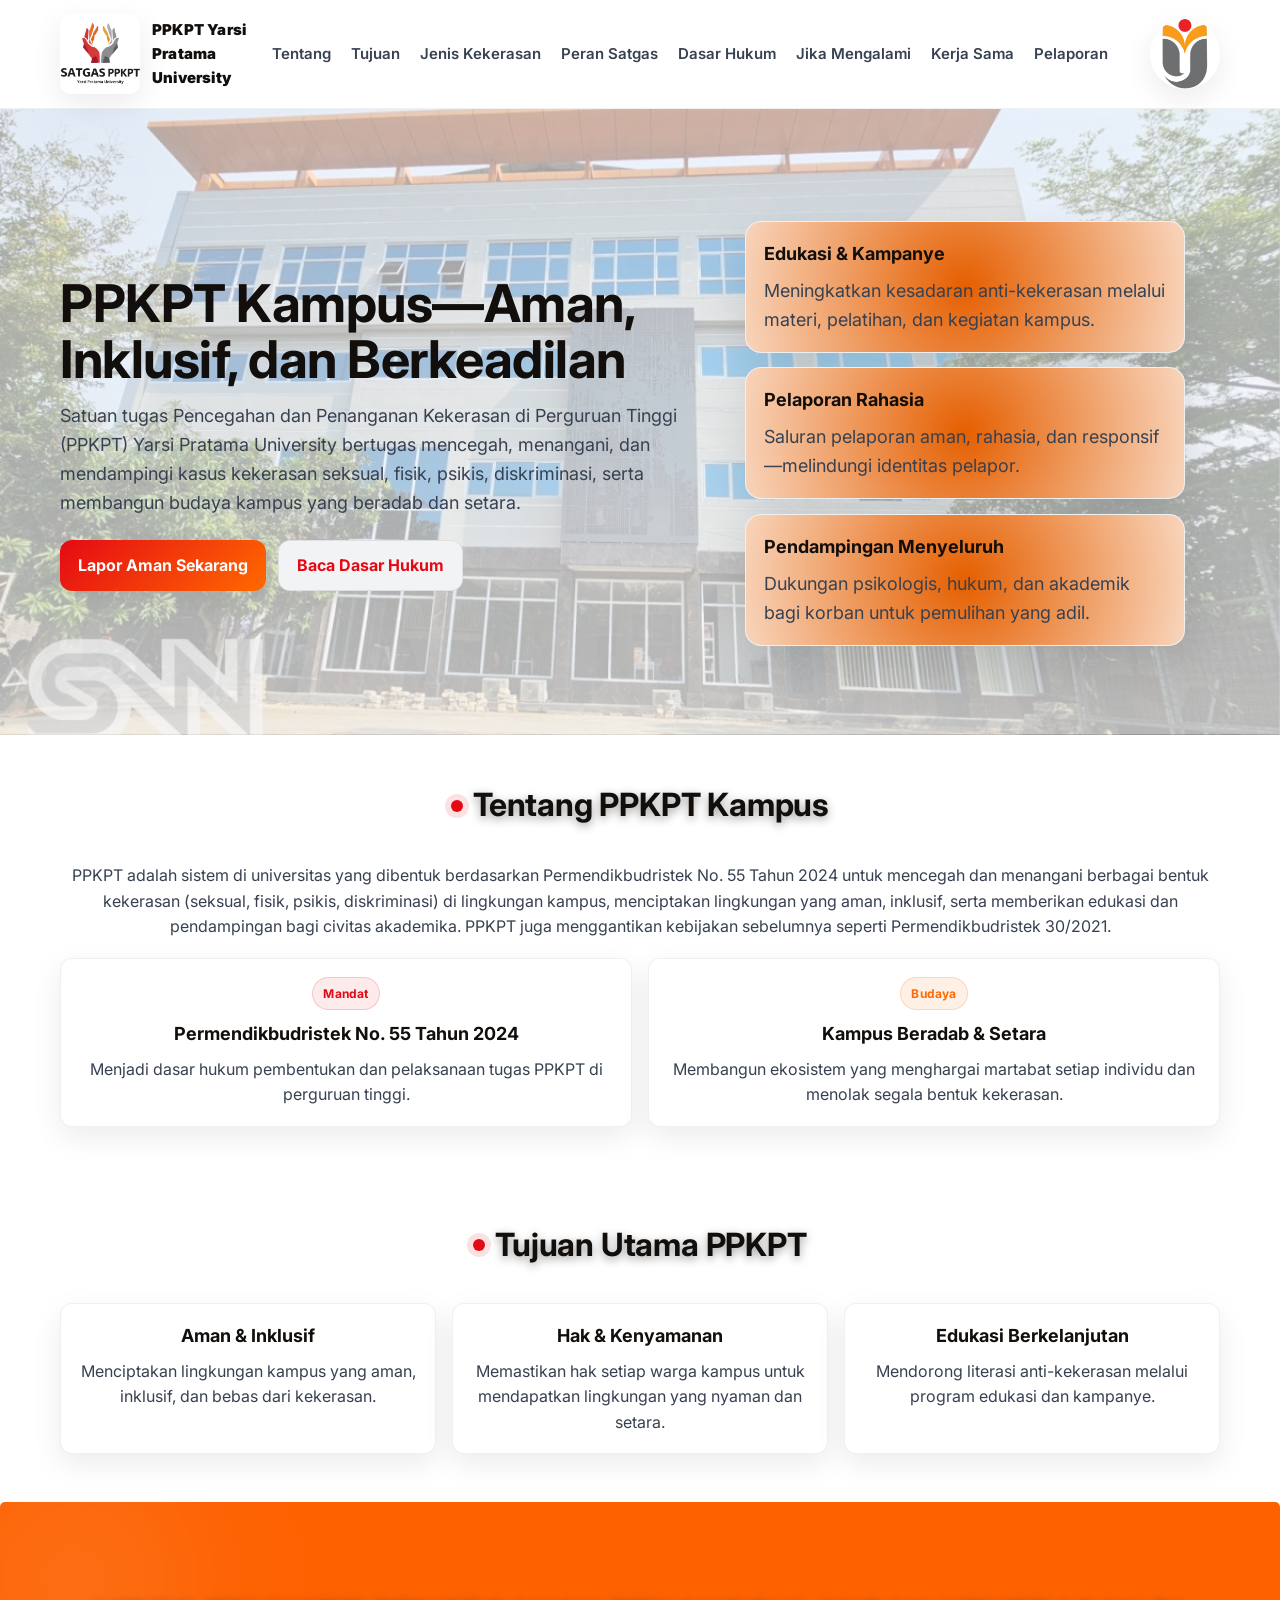
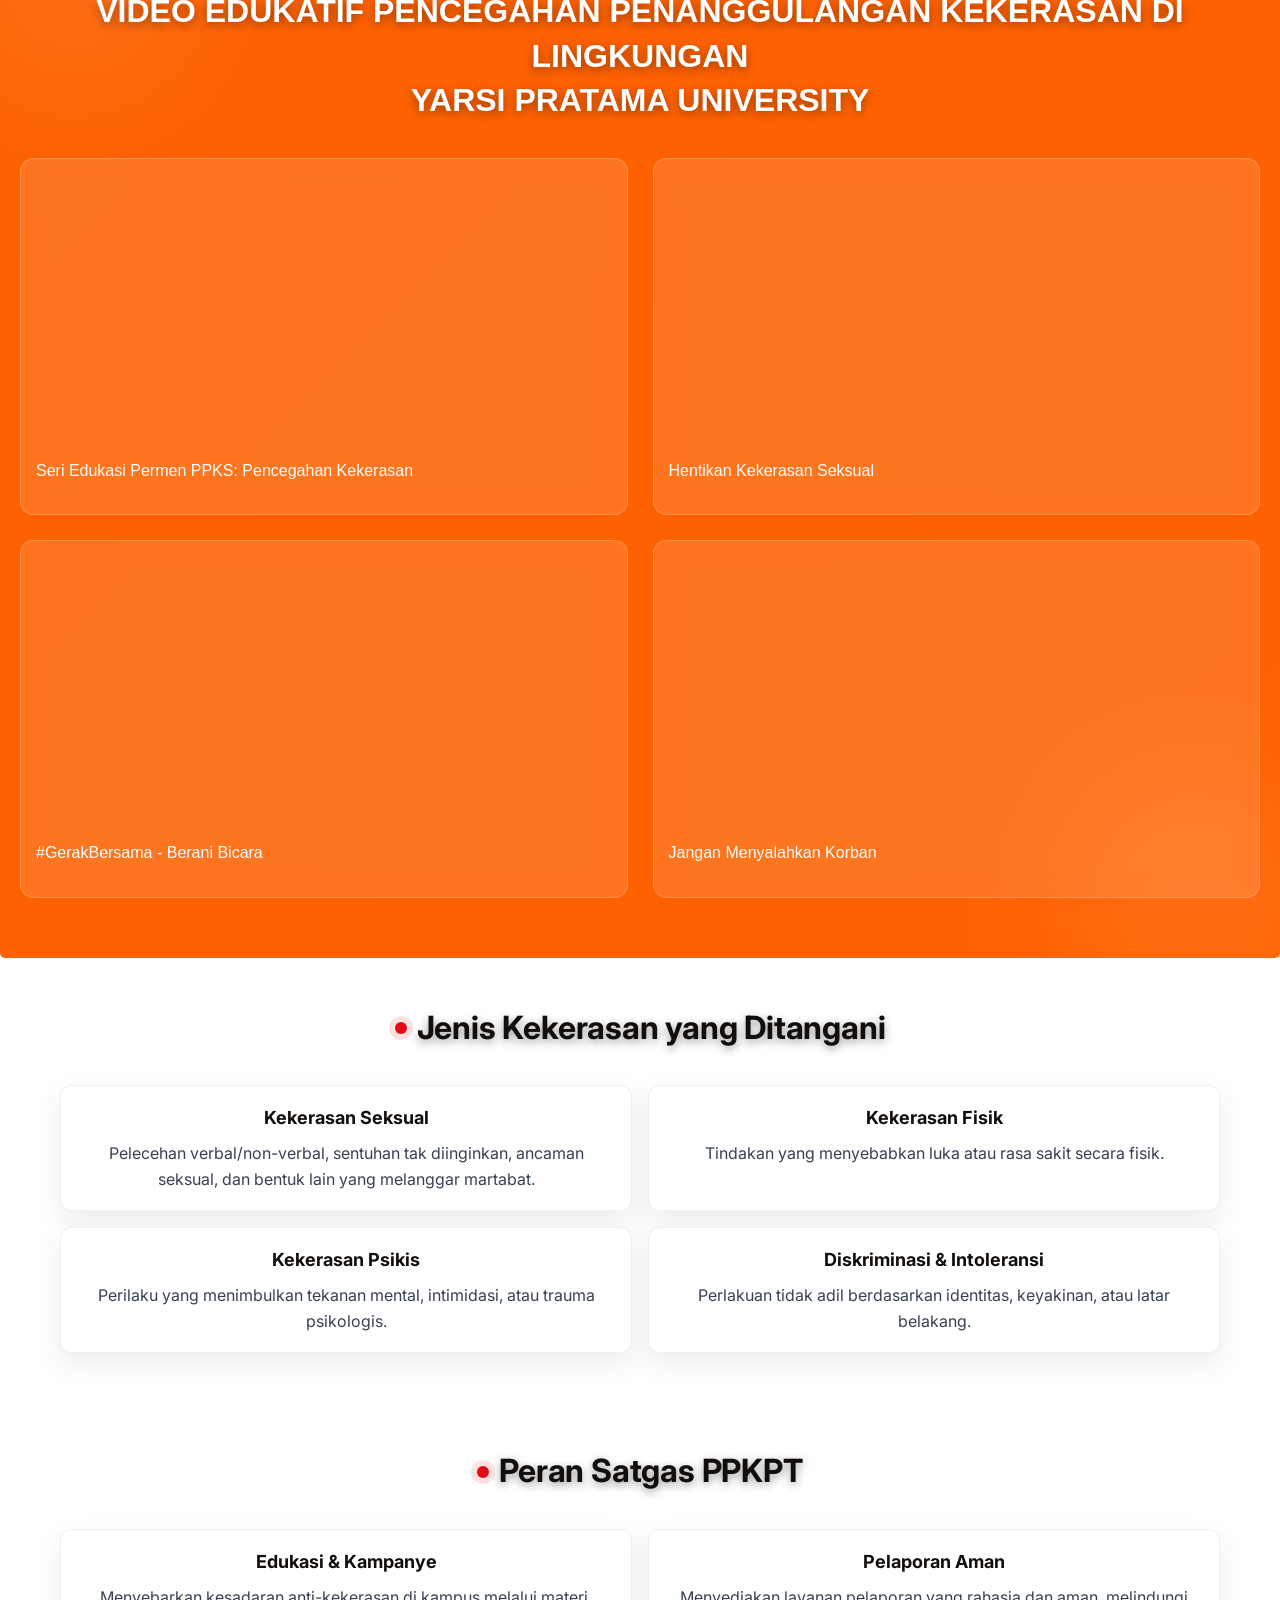
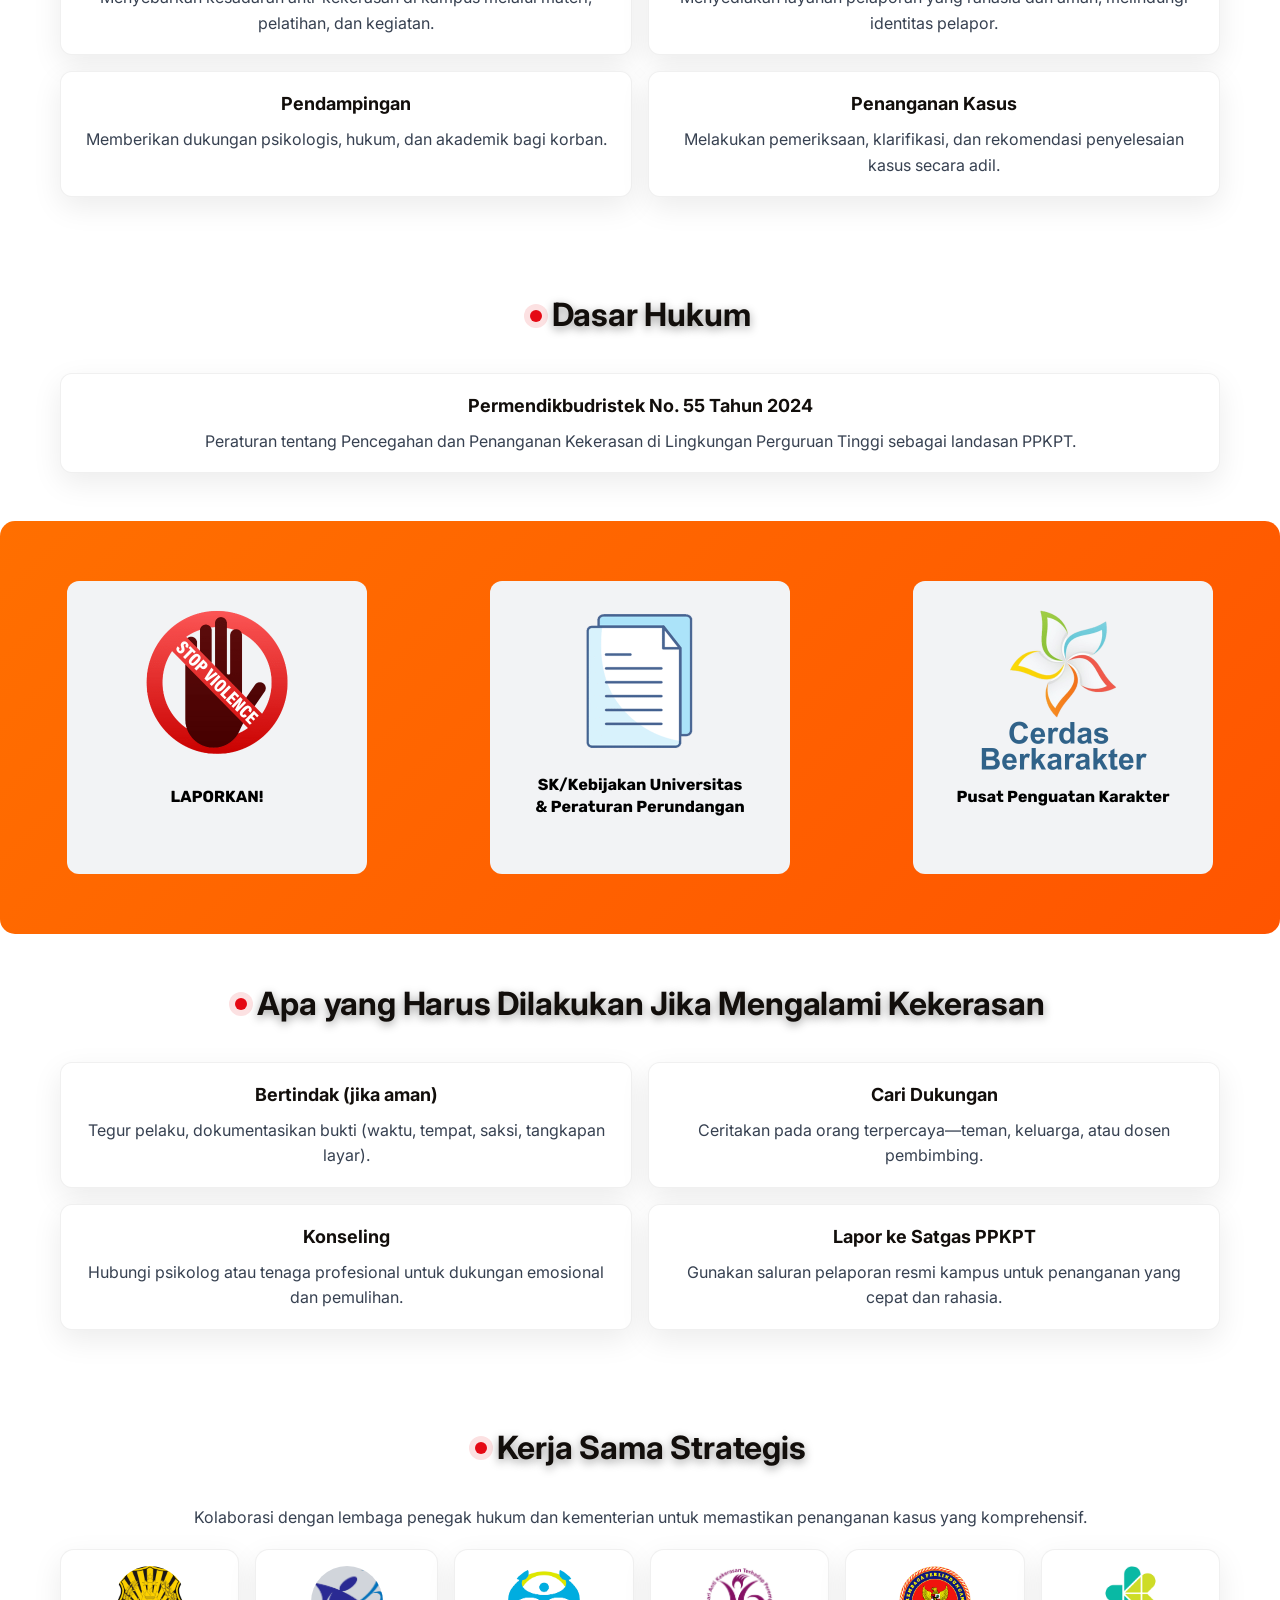
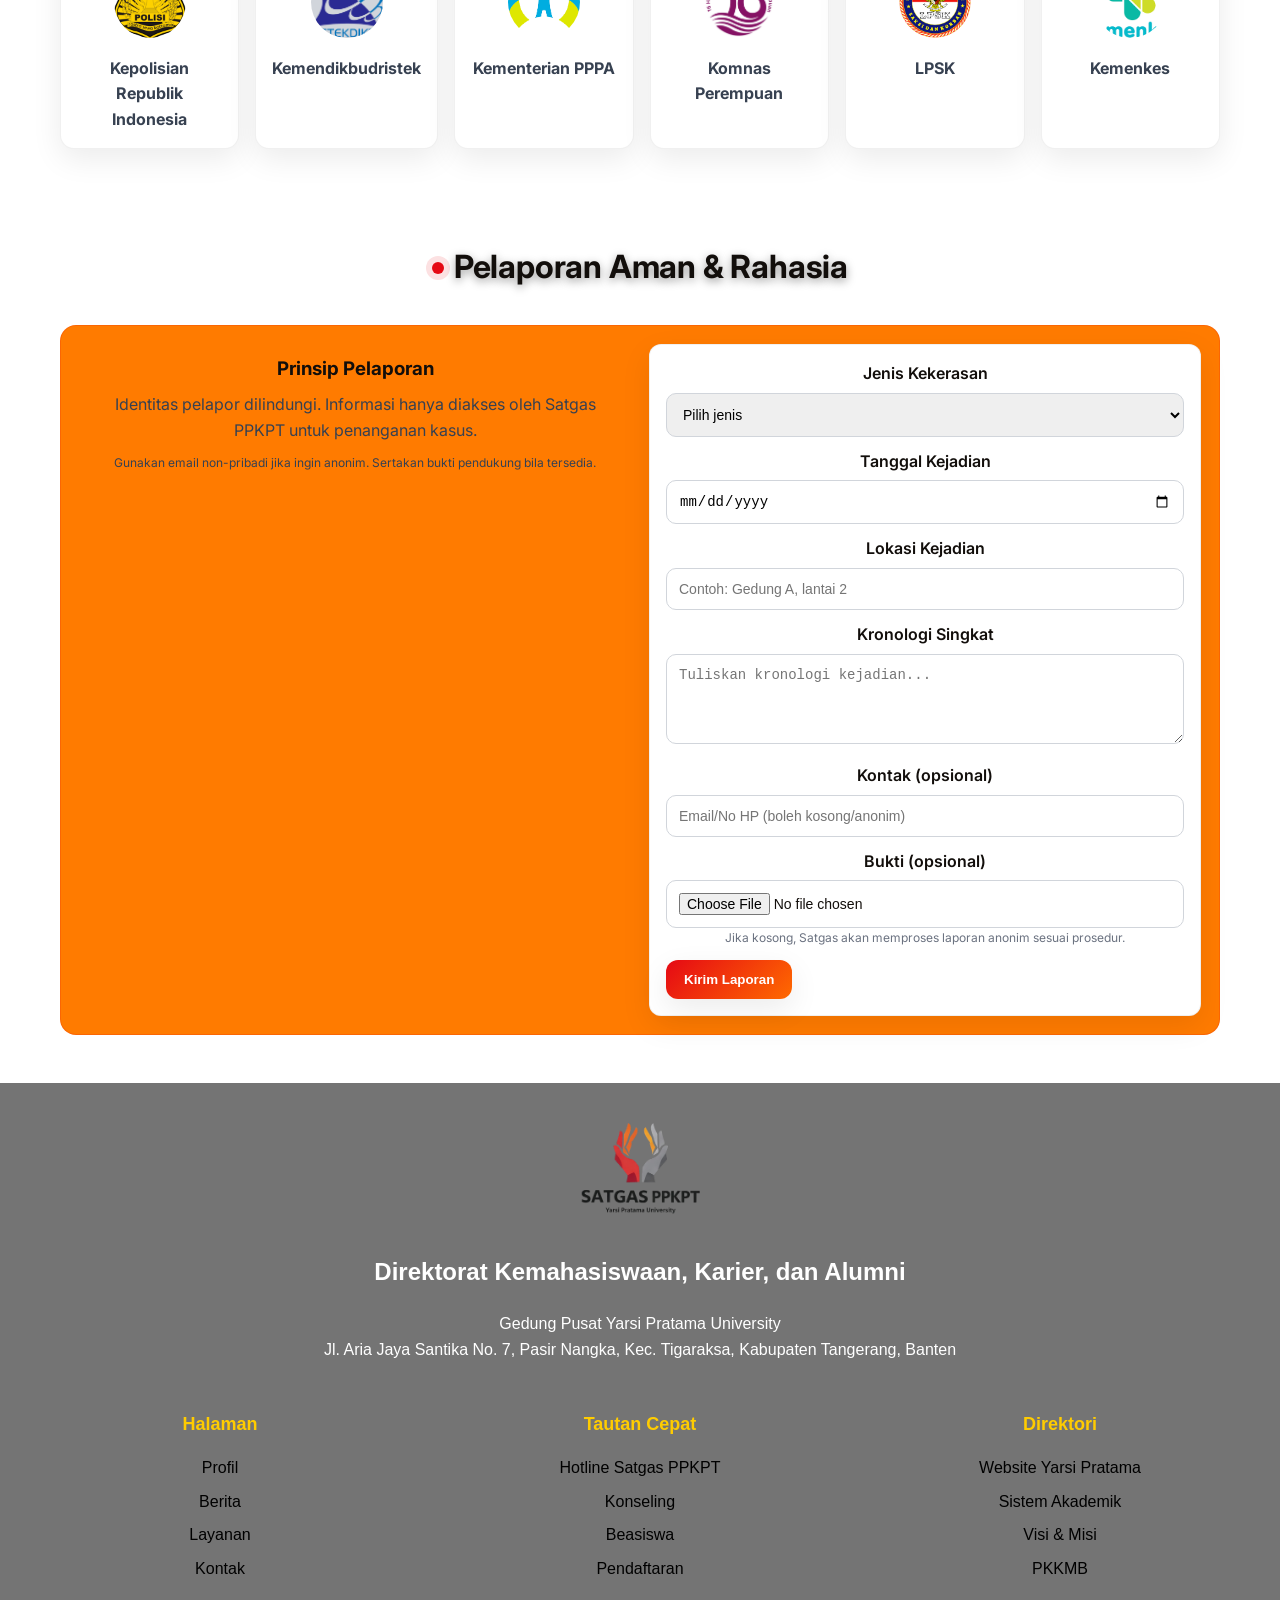
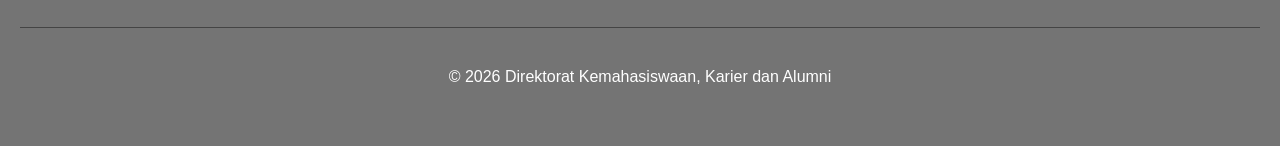
==== commit 58f12d57: "Update pelaporan.html" ====
--- a/PPKPT/templates/pelaporan.html
+++ b/PPKPT/templates/pelaporan.html
@@ -962,7 +962,7 @@
     <header class="topbar" role="banner" aria-label="Navigasi utama">
       <nav class="nav">
         <div class="brand">
-          <img src="../static/logo - Copy.png" alt="Logo PPKPT" class="mark" />
+           <img src="../static/logo_-_Copy-removebg-preview.png" alt="Logo PPKPT" class="mark" />
           <div class="title">PPKPT Yarsi Pratama University</div>
         </div>
 
@@ -1551,3 +1551,5 @@
     </script>
   </body>
 </html>
+
+
